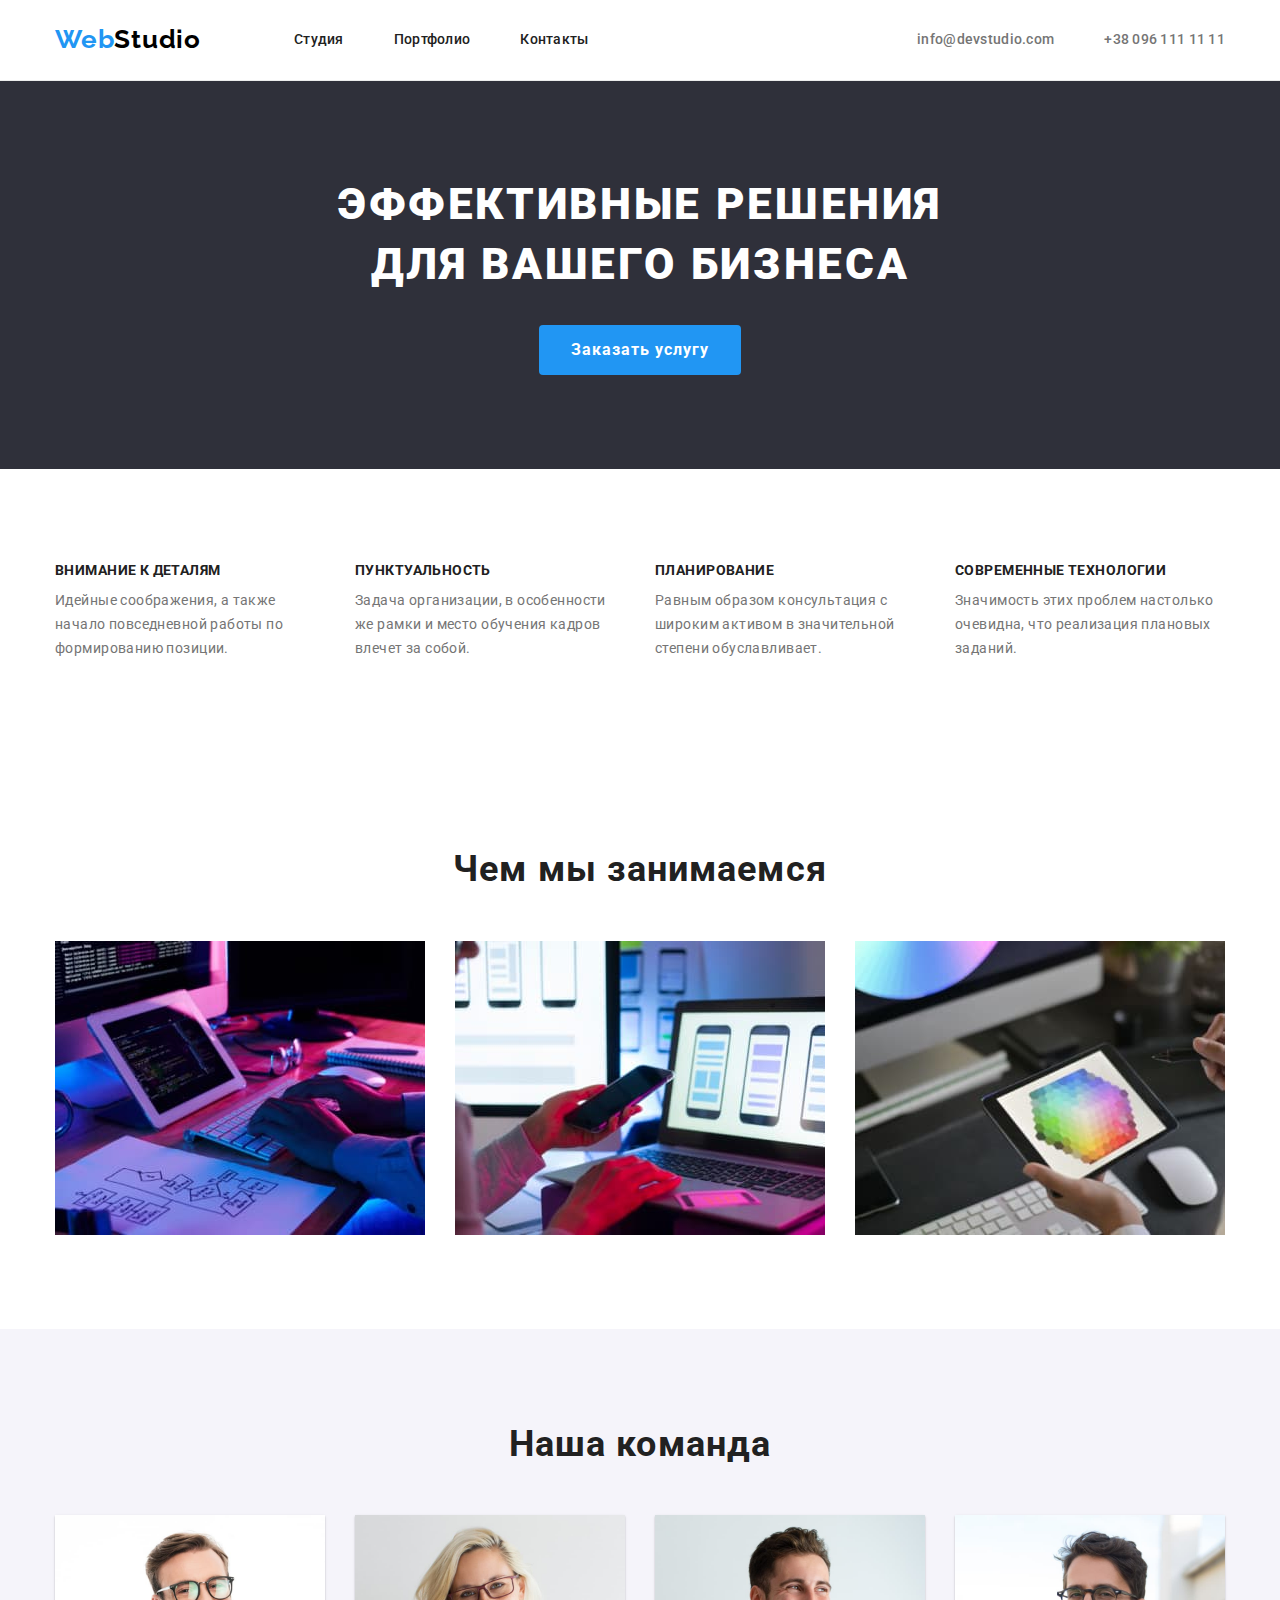
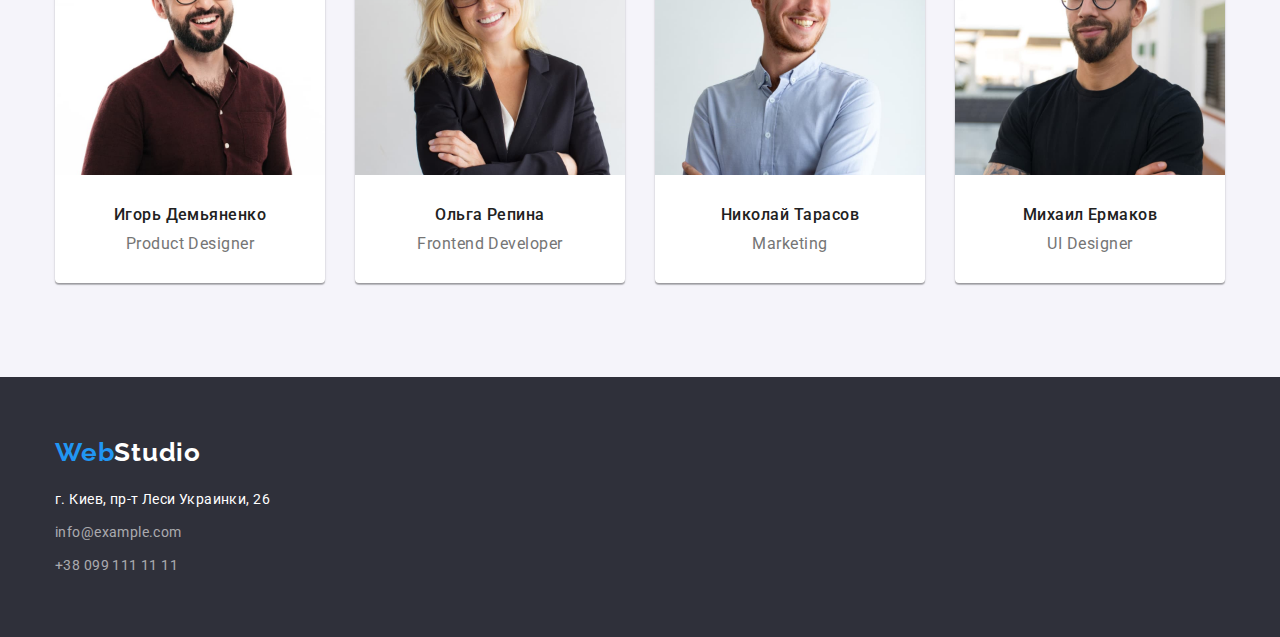
==== index.html @ bbc41e8d "upd index.html, portfolio.html, styles.css" ====
<!DOCTYPE html>
<html lang="ru">
<head>
    <meta charset="UTF-8">
    <meta http-equiv="X-UA-Compatible" content="IE=edge">
    <meta name="viewport" content="width=device-width, initial-scale=1.0">
    <title>Web Studio</title>
    <link rel="preconnect" href="https://fonts.googleapis.com">
    <link rel="preconnect" href="https://fonts.gstatic.com" crossorigin>
    <link href="https://fonts.googleapis.com/css2?family=Raleway:wght@700&family=Roboto:wght@400;500;700;900&display=swap"
        rel="stylesheet">
        <link rel="stylesheet" href="https://cdn.jsdelivr.net/npm/modern-normalize@1.1.0/modern-normalize.min.css">
        <link rel="stylesheet" href="./css/styles.css">
</head>
<body>
    <!-- HEADER -->
    <header class="page-header">
        <div class="container page-header-container">
        <nav class="page-nav">
            <a class="logo-header link" href="" lang="en"><span class="logo-word">Web</span>Studio</a>
            <ul class="menu list">
                <li class="menu-item">
                    <a class="menu-link link" href="">Студия</a>
                </li>
                <li class="menu-item">
                    <a class="menu-link link" href="./portfolio.html">Портфолио</a>
                </li>
                <li class="menu-item">
                    <a class="menu-link link" href="">Контакты</a>
                </li>
            </ul>
        </nav>
        <ul class="list list-contact">
            <li>
                <a class="contact-mail-header link" href="mailto:info@devstudio.com">info@devstudio.com</a>
            </li>
            <li>
                <a class="contact-tel-header link" href="tel:+380961111111">+38 096 111 11 11</a>
            </li>
        </ul>
        </div>
    </header>
    <main>
        <!-- HERO -->
        <section class="hero section">
            <div class="container hero-container">
                <h1 class="main-title">Эффективные решения для вашего бизнеса</h1>
                <button class="main-btn" type="button">Заказать услугу</button>
            </div>
            
        </section>
        <!-- ABOUT -->
        <section class="about section">
            <div class="container">
                <h2 class="secondary-title visually-hidden">Наши преимущества</h2>
                <ul class="list about-list">
                    <li>
                        <h3 class="about-title">Внимание к деталям</h3>
                        <p class="description">Идейные соображения, а также начало повседневной работы по формированию позиции.</p>
                    </li>
                    <li>
                        <h3 class="about-title">Пунктуальность</h3>
                        <p class="description">Задача организации, в особенности же рамки и место обучения кадров влечет за собой.</p>
                    </li>
                    <li>
                        <h3 class="about-title">Планирование</h3>
                        <p class="description">Равным образом консультация с широким активом в значительной степени обуславливает.</p>
                    </li>
                    <li>
                        <h3 class="about-title">Современные технологии</h3>
                        <p class="description">Значимость этих проблем настолько очевидна, что реализация плановых заданий.</p>
                    </li>
                </ul>
            </div>
            
        </section>
        <!-- GALLERY -->
        <section class="gallery section">
            <div class="container">
                <h2 class="secondary-title">Чем мы занимаемся</h2>
                <ul class="list gallery-list">
                    <li>
                        <img src="./img/what_we_do/codding.jpg" alt="кто-то создает сайт используя компьютер" width="370" height="294">
                    </li>
                    <li>
                        <img src="./img/what_we_do/app.jpg" alt="кто-то держит телефон и ноутбук" width="370" height="294">
                    </li>
                    <li>
                        <img src="./img/what_we_do/design.jpg" alt="кто-то держит планшет с цветной палитрой" width="370" height="294">
                    </li>
                </ul>
            </div>
            
        </section>
        <!-- TEAM -->
        <section class="team section">
            <div class="container">
                <h2 class="secondary-title">Наша команда</h2>
                <ul class="list team-list">
                    <li class="employee-card">
                        <img class="employee-photo"
                        src="./img/our_team/igor_demyanenko.jpg" 
                        alt="Мужчина в очках и бородой в красной рубашке" 
                        width="270"
                        height="260">
                        <h3 class="employee">Игорь Демьяненко</h3>
                        <p class="work-position" lang="en">Product Designer</p>
                    </li>
                    <li class="employee-card">
                        <img class="employee-photo" 
                        src="./img/our_team/olga_repina.jpg" 
                        alt="Светловолосая девушка в очках и костюме" 
                        width="270"
                        height="260">
                        <h3 class="employee">Ольга Репина</h3>
                        <p class="work-position" lang="en">Frontend Developer</p>
                    </li>
                    <li class="employee-card">
                        <img class="employee-photo" 
                        src="./img/our_team/nikolai_tarasov.jpg" 
                        alt="Мужчина с бородой в светлой рубашке" 
                        width="270"
                        height="260">
                        <h3 class="employee">Николай Тарасов</h3>
                        <p class="work-position" lang="en">Marketing</p>
                    </li>
                    <li class="employee-card">
                        <img class="employee-photo" 
                        src="./img/our_team/mikhail_ermakov.jpg" 
                        alt="Мужчина в очках и бородой в черной футболке" 
                        width="270"
                        height="260">
                        <h3 class="employee">Михаил Ермаков</h3>
                        <p class="work-position" lang="en">UI Designer</p>
                    </li>
                </ul>
            </div>
            
        </section>
    </main>
    <!-- FOOTER -->
    <footer class="footer page-footer">
        <div class="container">
            <a class="logo-footer link" href=""><span class="logo-word">Web</span>Studio</a>
            <address class="adress-footer">
                <ul class="list">
                    <li class="adress-item">
                        <a class="link contact-adress-footer" href="https://goo.gl/maps/jpYYue2F7rfBRYQ29" target="_blank"
                            rel="noopener noreferrer">г. Киев, пр-т Леси Украинки, 26</a>
                    </li>
                    <li class="adress-item">
                        <a class="link contact-mail-footer" href="mailto:info@example.com">info@example.com</a>
                    </li>
                    <li class="adress-item">
                        <a class="link contact-tel-footer" href="tel:+380991111111">+38 099 111 11 11</a>
                    </li>
                </ul>
            </address>
        </div>
    </footer>
</body>
</html>
---- css/styles.css ----
:root {
    --primary-font:'Roboto', sans-serif;
    --secondary-font:'Raleway', sans-serif;
    --dark-background-color: #2F303A;
    --black-logo-color: #000000;
    --white-logo-color: #FFFFFF;
    --primary-text-color: #212121;
}

h1,
h2,
h3,
h4,
p {
margin-top: 0;
margin-bottom: 0;
}

ul {
    margin-top: 0;
    margin-bottom: 0;
    padding-left: 0;
}

img {
    display: block;
}

button {
    cursor: pointer;
}

body {
    font-family: var(--primary-font)
}

.list {
    list-style: none;
}

.link {
    text-decoration: none;
}

.section {
    padding-top: 94px;
    padding-bottom: 94px;
}

.container {
    width: 1200px;
    margin-left: auto;
    margin-right: auto;
    padding-left: 15px;
    padding-right: 15px;
}

.page-header {
    padding-top: 24px;
    padding-bottom: 25px;
    border-bottom: 1px solid #ECECEC;
}

.page-header-container {
    display: flex;
    align-items: center;
    justify-content: space-between;
}

.page-nav{
    display: flex;
    align-items: center;
}

.logo-header {
    font-family: var(--secondary-font);
    font-weight: 700;
    font-size: 26px;
    line-height: 1.19;
    letter-spacing: 0.03em;
    color: var(--black-logo-color);
    margin-right: 93px;
}

.logo-word {
    color: #2196F3;
}

.menu {
    display: flex;
    justify-content: center;
}

.menu-item:not(:last-child) {
    margin-right: 50px;
}

.menu-link {
    font-weight: 500;
    font-size: 14px;
    line-height: 1.14;
    letter-spacing: 0.02em;
    color: var(--primary-text-color);
}

.menu-link:focus,
.menu-link:hover {
    color: #2196F3;
}

.list-contact {
    display: flex;
}

.contact-mail-header {
    font-weight: 500;
    font-size: 14px;
    line-height: 1.14;
    letter-spacing: 0.02em;
    color: #757575;
    margin-left: auto;
    margin-right: 50px;
}

.contact-mail-header:hover,
.contact-mail-header:focus {
    color: #2196F3;
}

.contact-tel-header {
    font-weight: 500;
    font-size: 14px;
    line-height: 1.14;
    letter-spacing: 0.02em;
    color: #757575;
}

.contact-tel-header:hover,
.contact-tel-header:focus {
    color: #2196F3;
}

.hero {
    background-color: var(--dark-background-color);
}

.hero-container {
    display: flex;
    flex-direction: column;
    justify-content: center;
    align-items: center;
}

.main-title {
    font-weight: 900;
    font-size: 44px;
    line-height: 1.36;
    text-align: center;
    letter-spacing: 0.06em;
    text-transform: uppercase;
    color: #FFFFFF;
    width: 696px;
    margin-bottom: 30px;
}

.main-btn {
    font-family:var(--primary-font);
    font-weight: 700;
    font-size: 16px;
    line-height: 1.88;
    text-align: center;
    letter-spacing: 0.06em;
    color: #FFFFFF;
    background-color:#2196F3;
    padding: 10px 32px;
    border-radius: 4px;
    border:none;
}

.main-btn:hover,
.main-btn:focus {
    background-color: #188CE8;
    box-shadow: 0px 4px 4px rgba(0, 0, 0, 0.15);
    border-radius: 4px;
}

.visually-hidden {
    position: absolute;
    width: 1px;
    height: 1px;
    margin: -1px;
    border: 0;
    padding: 0;
    white-space: nowrap;
    clip-path: inset(100%);
    clip: rect(0 0 0 0);
    overflow: hidden;
}

.about-list {
    display: flex;
    justify-content: space-between;

}

.secondary-title {
    font-weight: 700;
    font-size: 36px;
    line-height: 1.17;
    text-align: center;
    letter-spacing: 0.03em;
    color: var(--primary-text-color);
    margin-bottom: 50px;
}

.about-title {
    font-weight: 700;
    font-size: 14px;
    line-height: 1.14;
    letter-spacing: 0.03em;
    text-transform: uppercase;
    color: var(--primary-text-color);
    margin-bottom: 10px;
}

.description {
    font-weight: 400;
    font-size: 14px;
    line-height: 1.71;    
    letter-spacing: 0.03em;
    color: #757575;
    width: 270px;
}

.gallery-list {
    display: flex;
    justify-content: space-between;
    flex-wrap: wrap;
}

.team {
    background-color: #F5F4FA;
}

.team-list {
    display: flex;
    flex-wrap: wrap;
    gap: 30px;
}

.employee-card {
    flex-basis: calc((100% * 90px) / 4);
    background-color: #FFFFFF;
    box-shadow: 0px 1px 3px rgba(0, 0, 0, 0.12), 
    0px 1px 1px rgba(0, 0, 0, 0.14),
    0px 2px 1px rgba(0, 0, 0, 0.2);
    border-radius: 0px 0px 4px 4px;
}



.employee {
    font-weight: 500;
    font-size: 16px;
    line-height: 1.19;
    text-align: center;
    letter-spacing: 0.03em;
    color: var(--primary-text-color);
    padding-top: 30px;
    margin-bottom: 10px;
}

.work-position {
    font-weight: 400;
    font-size: 16px;
    line-height: 1.19;
    text-align: center;
    letter-spacing: 0.03em;
    color: #757575;
    padding-bottom: 30px;
}

.footer {
background-color: var(--dark-background-color);
}

.page-footer {
    padding-top: 60px;
    padding-bottom: 60px;

}

.logo-footer {
    font-family: var(--secondary-font);
    font-weight: 700;
    font-size: 26px;
    line-height: 1.19;    
    letter-spacing: 0.03em;
    color: var(--white-logo-color);
}

.adress-footer {
    font-style: normal;
    width: 231px;
    margin-top: 20px;
}

.adress-item:not(:last-child) {
    margin-bottom: 9px;
}

.contact-adress-footer {
    font-weight: 400;
    font-size: 14px;
    line-height: 1.71;
    letter-spacing: 0.03em;
    color: #FFFFFF;
}

.contact-adress-footer:hover,
.contact-adress-footer:focus{
    color: #2196F3
}

.contact-mail-footer {
    font-weight: 400;
    font-size: 14px;
    line-height: 1.71;
    letter-spacing: 0.03em;
    color: rgba(255, 255, 255, 0.6);
}

.contact-mail-footer:hover,
.contact-mail-footer:focus{
    color: #2196F3
}

.contact-tel-footer {
    font-weight: 400;
    font-size: 14px;
    line-height: 1.71;
    letter-spacing: 0.03em;
    color: rgba(255, 255, 255, 0.6);
}

.contact-tel-footer:hover,
.contact-tel-footer:focus{
    color: #2196F3
}

.portfolio-btn-list {
    display: flex;
    gap: 8px;
    justify-content: center;
    margin-bottom: 50px;
}

.btn-portfolio {
    font-family: var(--primary-font);
    font-weight: 500;
    font-size: 16px;
    line-height: 1.625;
    text-align: center;
    letter-spacing: 0.03em;
    background-color: #F5F4FA;
    border-radius: 4px;
    border: none;
}

.btn-portfolio:hover,
.btn-portfolio:focus {
    color: #FFFFFF;
    background: #2196F3;
    box-shadow: 0px 3px 1px rgba(0, 0, 0, 0.1), 
    0px 1px 2px rgba(0, 0, 0, 0.08), 
    0px 2px 2px rgba(0, 0, 0, 0.12);
    border-radius: 4px;
}

.projects-list {
    display: flex;
    flex-wrap: wrap;
    gap: 30px;
}

.projects-card {
    flex-basis: calc((100% - 60px) / 3);
}

.project-card-wrapper {
    background: #FFFFFF;
    border: 1px solid #EEEEEE;
    border-top: none;
    padding: 20px 24px;
}

.portfolio-name-project {
    font-weight: 700;
    font-size: 18px;
    line-height: 2;
    letter-spacing: 0.06em;
    color: var(--primary-text-color);
    margin-bottom: 4px;
}

.type-of-project {
    font-weight: 400;
    font-size: 16px;
    line-height: 1.88;
    letter-spacing: 0.03em;
    color: #757575;
}
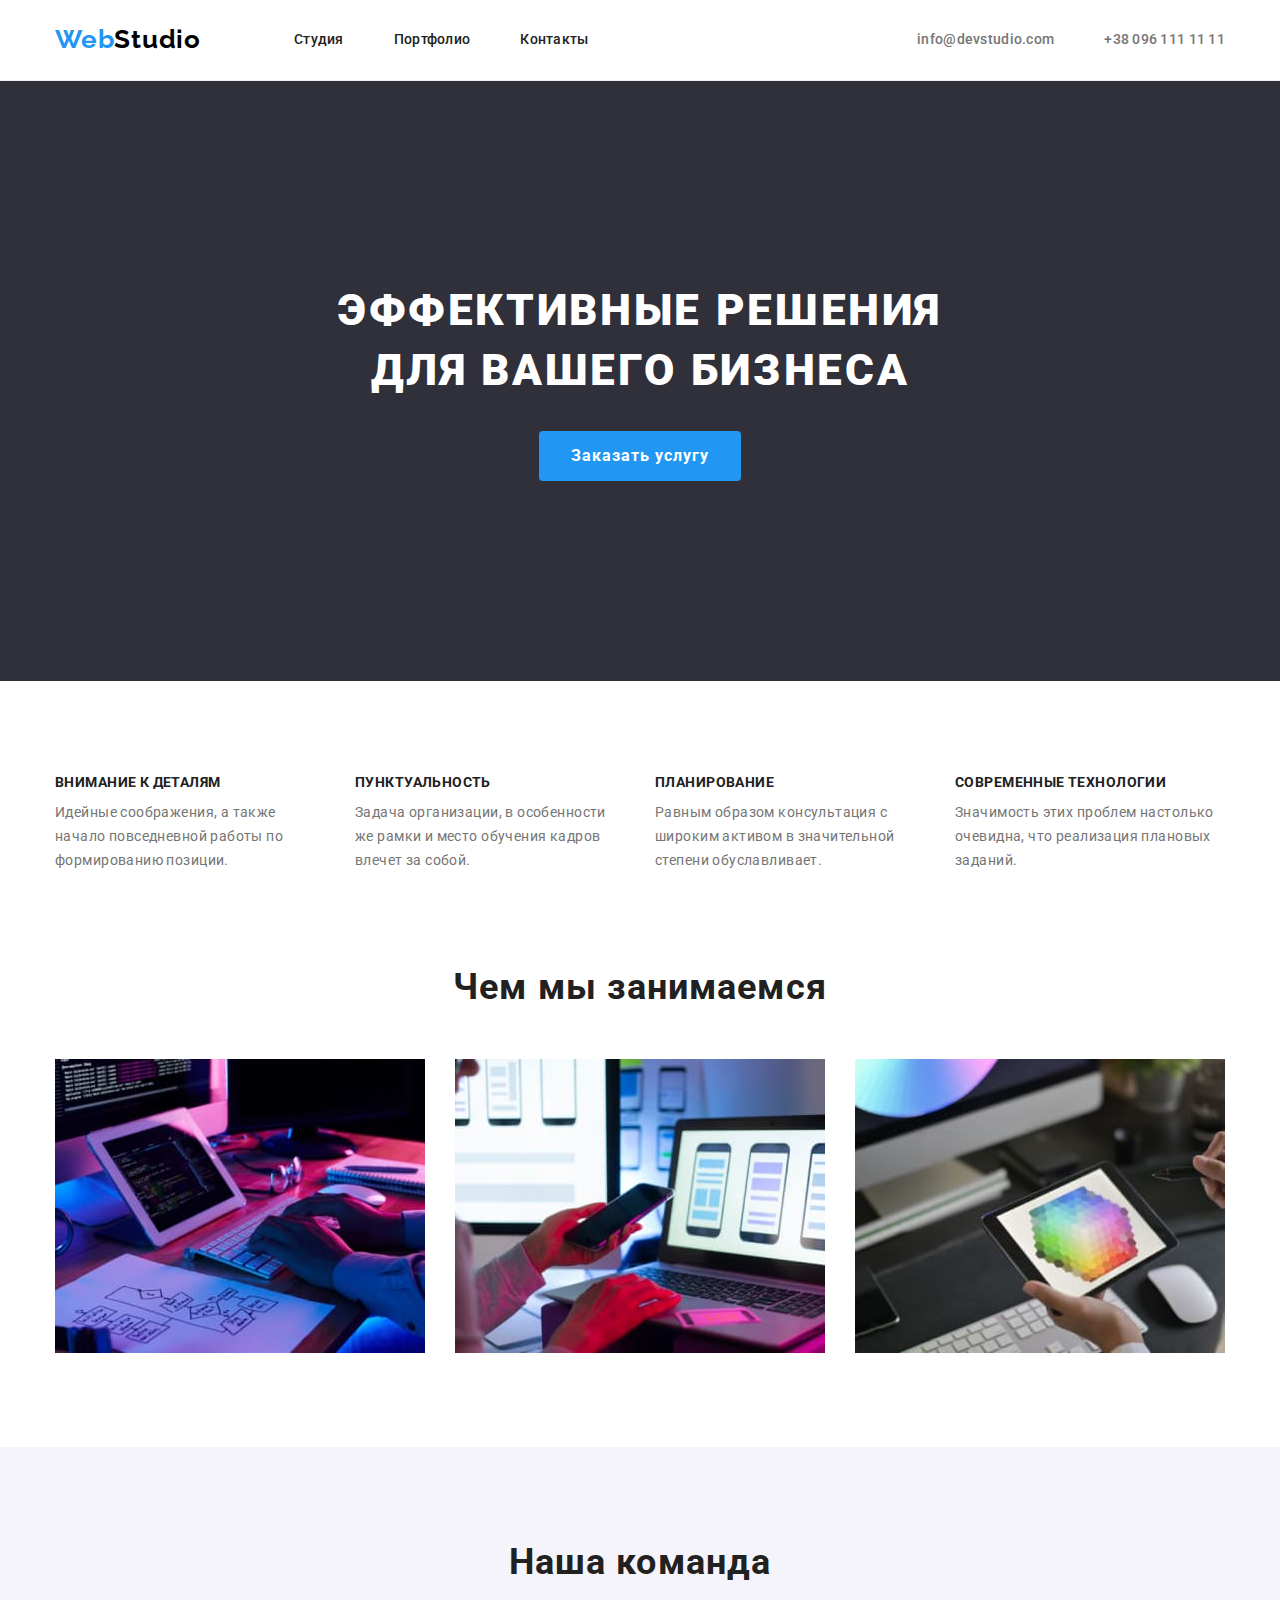
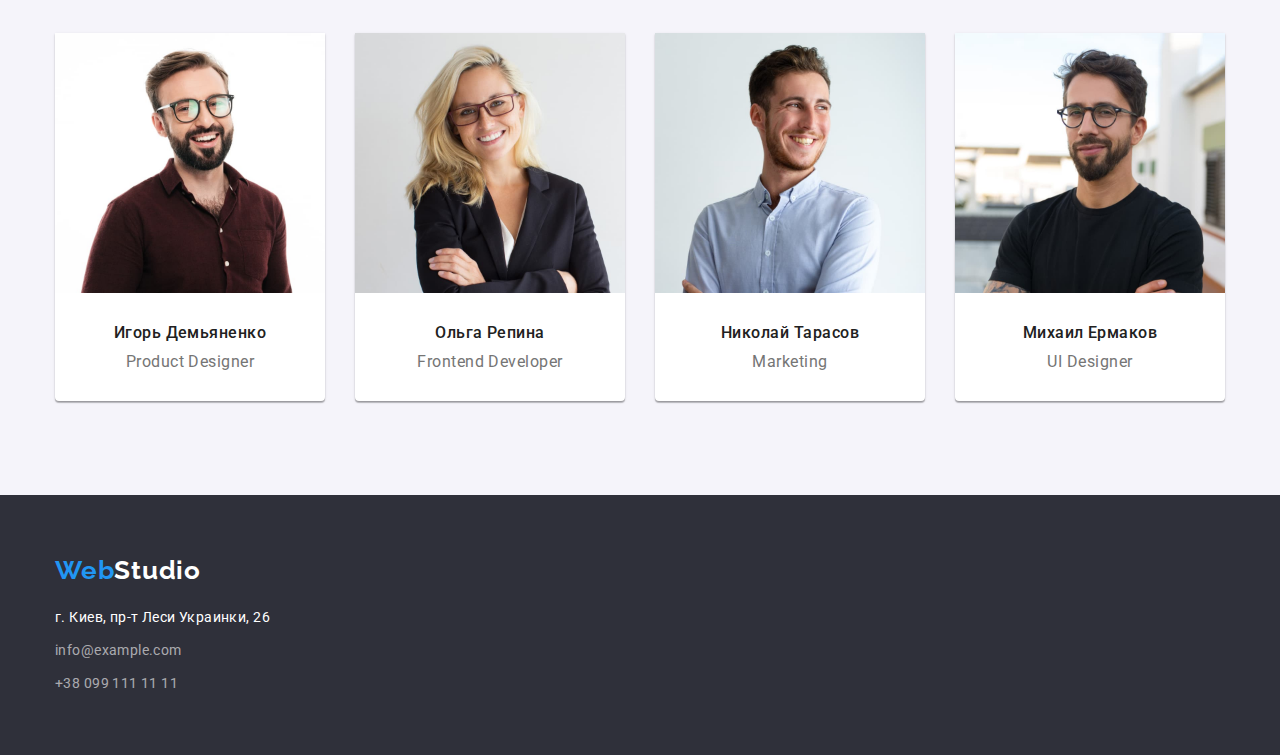
==== commit 05252f29: "upd styles.css and index.html" ====
--- a/index.html
+++ b/index.html
@@ -50,7 +50,7 @@
             
         </section>
         <!-- ABOUT -->
-        <section class="about section">
+        <section class="about section-about">
             <div class="container">
                 <h2 class="secondary-title visually-hidden">Наши преимущества</h2>
                 <ul class="list about-list">
@@ -75,7 +75,7 @@
             
         </section>
         <!-- GALLERY -->
-        <section class="gallery section">
+        <section class="gallery section-gallery">
             <div class="container">
                 <h2 class="secondary-title">Чем мы занимаемся</h2>
                 <ul class="list gallery-list">
@@ -103,8 +103,10 @@
                         alt="Мужчина в очках и бородой в красной рубашке" 
                         width="270"
                         height="260">
-                        <h3 class="employee">Игорь Демьяненко</h3>
-                        <p class="work-position" lang="en">Product Designer</p>
+                        <div class="employee-retreat">
+                            <h3 class="employee">Игорь Демьяненко</h3>
+                            <p class="work-position" lang="en">Product Designer</p>
+                        </div>
                     </li>
                     <li class="employee-card">
                         <img class="employee-photo" 
@@ -112,8 +114,10 @@
                         alt="Светловолосая девушка в очках и костюме" 
                         width="270"
                         height="260">
-                        <h3 class="employee">Ольга Репина</h3>
-                        <p class="work-position" lang="en">Frontend Developer</p>
+                        <div class="employee-retreat">
+                            <h3 class="employee">Ольга Репина</h3>
+                            <p class="work-position" lang="en">Frontend Developer</p>
+                        </div>
                     </li>
                     <li class="employee-card">
                         <img class="employee-photo" 
@@ -121,8 +125,10 @@
                         alt="Мужчина с бородой в светлой рубашке" 
                         width="270"
                         height="260">
-                        <h3 class="employee">Николай Тарасов</h3>
-                        <p class="work-position" lang="en">Marketing</p>
+                        <div class="employee-retreat">
+                            <h3 class="employee">Николай Тарасов</h3>
+                            <p class="work-position" lang="en">Marketing</p>
+                        </div>
                     </li>
                     <li class="employee-card">
                         <img class="employee-photo" 
@@ -130,12 +136,13 @@
                         alt="Мужчина в очках и бородой в черной футболке" 
                         width="270"
                         height="260">
-                        <h3 class="employee">Михаил Ермаков</h3>
-                        <p class="work-position" lang="en">UI Designer</p>
+                        <div class="employee-retreat">
+                            <h3 class="employee">Михаил Ермаков</h3>
+                            <p class="work-position" lang="en">UI Designer</p>
+                        </div>
                     </li>
                 </ul>
             </div>
-            
         </section>
     </main>
     <!-- FOOTER -->
--- a/css/styles.css
+++ b/css/styles.css
@@ -142,13 +142,14 @@
 
 .hero {
     background-color: var(--dark-background-color);
+    padding-top: 200px;
+    padding-bottom: 200px;
 }
 
 .hero-container {
     display: flex;
     flex-direction: column;
-    justify-content: center;
-    align-items: center;
+    align-items: center; 
 }
 
 .main-title {
@@ -197,6 +198,11 @@
     overflow: hidden;
 }
 
+.section-about {
+    padding-top: 94px;
+    padding-bottom: 47px;
+}
+
 .about-list {
     display: flex;
     justify-content: space-between;
@@ -230,6 +236,11 @@
     letter-spacing: 0.03em;
     color: #757575;
     width: 270px;
+}
+
+.section-gallery {
+    padding-top: 47px;
+    padding-bottom: 94px;
 }
 
 .gallery-list {
@@ -257,7 +268,10 @@
     border-radius: 0px 0px 4px 4px;
 }
 
-
+.employee-retreat {
+    padding-top: 30px;
+    padding-bottom: 30px;
+}
 
 .employee {
     font-weight: 500;
@@ -266,7 +280,6 @@
     text-align: center;
     letter-spacing: 0.03em;
     color: var(--primary-text-color);
-    padding-top: 30px;
     margin-bottom: 10px;
 }
 
@@ -277,7 +290,6 @@
     text-align: center;
     letter-spacing: 0.03em;
     color: #757575;
-    padding-bottom: 30px;
 }
 
 .footer {
@@ -365,6 +377,7 @@
     background-color: #F5F4FA;
     border-radius: 4px;
     border: none;
+    padding: 6px 22px;
 }
 
 .btn-portfolio:hover,
